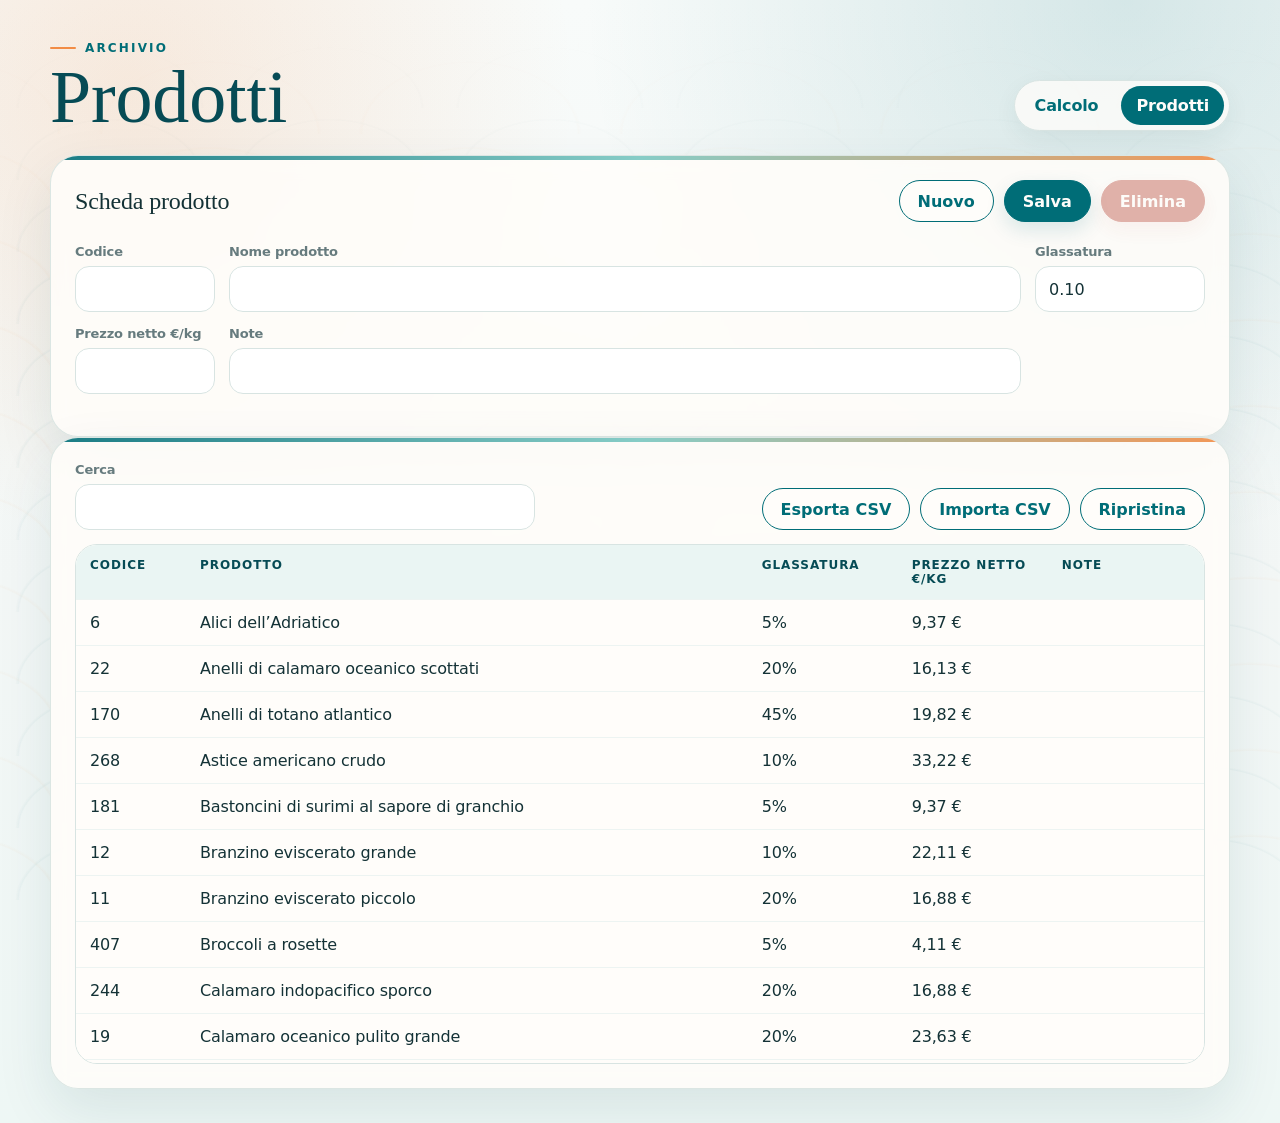
==== prodotti.html @ d200c114 "init" ====
<!doctype html>
<html lang="it">
<head>
  <meta charset="utf-8">
  <meta name="viewport" content="width=device-width, initial-scale=1">
  <title>Prodotti</title>
  <link rel="stylesheet" href="style.css">
</head>
<body data-page="prodotti">
  <main class="shell">
    <header class="topbar">
      <div>
        <p class="eyebrow">Archivio</p>
        <h1>Prodotti</h1>
      </div>
      <nav class="main-nav" aria-label="Navigazione">
        <a href="index.html">Calcolo</a>
        <a class="active" href="prodotti.html">Prodotti</a>
      </nav>
    </header>

    <section class="card">
      <div class="card-head">
        <h2>Scheda prodotto</h2>
        <div class="actions">
          <button class="ghost" id="nuovoProdotto" type="button">Nuovo</button>
          <button id="salvaProdotto" type="button">Salva</button>
          <button class="danger" id="eliminaProdotto" type="button" disabled>Elimina</button>
        </div>
      </div>

      <div class="form-grid product-editor">
        <input id="idProdotto" type="hidden">
        <label>
          <span>Codice</span>
          <input id="editCodice" autocomplete="off">
        </label>
        <label class="wide">
          <span>Nome prodotto</span>
          <input id="editNome" autocomplete="off">
        </label>
        <label>
          <span>Glassatura</span>
          <input id="editGlassatura" type="number" min="0" step="0.01">
        </label>
        <label>
          <span>Prezzo netto €/kg</span>
          <input id="editPrezzo" type="number" min="0" step="0.01">
        </label>
        <label class="wide">
          <span>Note</span>
          <input id="editNote" autocomplete="off">
        </label>
      </div>
    </section>

    <section class="card products-card">
      <div class="table-toolbar">
        <label class="search">
          <span>Cerca</span>
          <input id="cercaProdotti" autocomplete="off">
        </label>
        <div class="mini-actions">
          <button class="ghost" id="esportaProdotti" type="button">Esporta CSV</button>
          <label class="file-button">
            Importa CSV
            <input id="importaProdotti" type="file" accept=".csv,.txt,text/csv,application/json">
          </label>
          <button class="ghost" id="ripristinaProdotti" type="button">Ripristina</button>
        </div>
      </div>

      <div class="table-wrap">
        <table>
          <thead>
            <tr>
              <th>Codice</th>
              <th>Prodotto</th>
              <th>Glassatura</th>
              <th>Prezzo netto €/kg</th>
              <th>Note</th>
            </tr>
          </thead>
          <tbody id="tabellaProdotti"></tbody>
        </table>
      </div>
    </section>
  </main>

  <div class="toast" id="messaggio" role="status" aria-live="polite"></div>
  <script src="app.js"></script>
</body>
</html>
---- style.css ----
:root {
  --bg: #f3f7f6;
  --panel: #fffdfa;
  --ink: #143236;
  --muted: #667b7e;
  --line: #d8e4e2;
  --soft: #edf4f2;
  --accent: #006d77;
  --accent-deep: #064b55;
  --accent-soft: #d7efed;
  --accent-2: #f28c45;
  --accent-2-soft: #fff0e3;
  --danger: #b94a3c;
  --shadow: 0 22px 55px rgba(3, 67, 74, .10);
  --radius-lg: 28px;
  --radius-md: 16px;
}

* { box-sizing: border-box; }

body {
  margin: 0;
  min-height: 100vh;
  background:
    radial-gradient(circle at 10% 8%, rgba(242, 140, 69, .16), transparent 28rem),
    radial-gradient(circle at 88% 0%, rgba(0, 109, 119, .14), transparent 34rem),
    linear-gradient(180deg, #f8fbfa 0%, var(--bg) 52%, #eef7f5 100%);
  color: var(--ink);
  font-family: Inter, ui-sans-serif, system-ui, -apple-system, BlinkMacSystemFont, "Segoe UI", sans-serif;
  letter-spacing: -.01em;
}

body::before {
  content: "";
  position: fixed;
  inset: 0;
  pointer-events: none;
  opacity: .45;
  background-image:
    radial-gradient(ellipse at 50% 100%, transparent 58%, rgba(0, 109, 119, .08) 59%, transparent 61%),
    radial-gradient(ellipse at 50% 100%, transparent 58%, rgba(242, 140, 69, .08) 59%, transparent 61%);
  background-size: 220px 72px, 260px 86px;
  background-position: 0 100%, 80px 101%;
  mask-image: linear-gradient(to bottom, transparent 0%, #000 34%, #000 100%);
}

button, input, select { font: inherit; }

button {
  border: 1px solid var(--accent);
  background: var(--accent);
  color: #fffdfa;
  min-height: 42px;
  padding: 0 18px;
  border-radius: 999px;
  cursor: pointer;
  font-weight: 650;
  box-shadow: 0 8px 20px rgba(0, 109, 119, .14);
  transition: transform .16s ease, box-shadow .16s ease, background .16s ease, border-color .16s ease;
}

button:hover {
  transform: translateY(-1px);
  background: var(--accent-deep);
  border-color: var(--accent-deep);
  box-shadow: 0 12px 24px rgba(0, 109, 119, .18);
}

button:disabled { opacity: .42; cursor: not-allowed; transform: none; box-shadow: none; }

button.ghost {
  background: rgba(255, 253, 250, .66);
  color: var(--accent);
  box-shadow: none;
}

button.ghost:hover {
  background: var(--accent-soft);
  border-color: var(--accent);
}

button.danger {
  border-color: var(--danger);
  background: var(--danger);
  box-shadow: 0 8px 20px rgba(185, 74, 60, .14);
}

.shell {
  position: relative;
  width: min(1180px, calc(100% - 36px));
  margin: 0 auto;
  padding: 34px 0;
}

.topbar {
  display: flex;
  align-items: end;
  justify-content: space-between;
  gap: 24px;
  margin-bottom: 24px;
}

.eyebrow {
  display: inline-flex;
  align-items: center;
  gap: 9px;
  margin: 0 0 8px;
  color: var(--accent);
  text-transform: uppercase;
  font-size: 12px;
  font-weight: 800;
  letter-spacing: .18em;
}

.eyebrow::before {
  content: "";
  width: 26px;
  height: 2px;
  border-radius: 999px;
  background: var(--accent-2);
}

h1, h2 {
  margin: 0;
  font-family: Georgia, "Times New Roman", serif;
  font-weight: 500;
}

h1 {
  max-width: 760px;
  font-size: clamp(38px, 6vw, 74px);
  line-height: .92;
  color: var(--accent-deep);
}

h2 { font-size: 24px; color: var(--ink); }

.status-pill {
  border: 1px solid var(--line);
  background: rgba(255, 253, 250, .72);
  color: var(--muted);
  border-radius: 999px;
  padding: 12px 16px;
  white-space: nowrap;
}

.grid {
  display: grid;
  grid-template-columns: minmax(0, 1.08fr) minmax(360px, .92fr);
  gap: 18px;
  margin-bottom: 18px;
}

.card {
  position: relative;
  overflow: hidden;
  background: rgba(255, 253, 250, .88);
  border: 1px solid rgba(216, 228, 226, .9);
  border-radius: var(--radius-lg);
  padding: 24px;
  box-shadow: var(--shadow);
  backdrop-filter: blur(10px);
}

.card::before {
  content: "";
  position: absolute;
  inset: 0 0 auto;
  height: 4px;
  background: linear-gradient(90deg, var(--accent), #79c7c1, var(--accent-2));
  opacity: .9;
}

.card-head {
  display: flex;
  align-items: center;
  justify-content: space-between;
  gap: 18px;
  margin-bottom: 22px;
}

.actions,
.mini-actions {
  display: flex;
  align-items: center;
  gap: 10px;
  flex-wrap: wrap;
}

.form-grid {
  display: grid;
  grid-template-columns: repeat(4, minmax(0, 1fr));
  gap: 14px;
}

.form-grid.two { grid-template-columns: repeat(2, minmax(0, 1fr)); }

.product-editor {
  grid-template-columns: 140px minmax(220px, 1.4fr) 140px 170px;
  margin-bottom: 18px;
}

.wide { grid-column: span 2; }

label span {
  display: block;
  margin: 0 0 7px;
  color: var(--muted);
  font-size: 13px;
  font-weight: 650;
}

input,
select {
  width: 100%;
  height: 46px;
  border: 1px solid var(--line);
  border-radius: 14px;
  background: #fff;
  color: var(--ink);
  padding: 0 13px;
  outline: none;
  transition: border-color .16s ease, box-shadow .16s ease, background .16s ease;
}

input:focus,
select:focus {
  border-color: var(--accent);
  box-shadow: 0 0 0 4px rgba(0, 109, 119, .10);
}

.result-status {
  display: inline-flex;
  width: fit-content;
  margin-bottom: 14px;
  padding: 7px 11px;
  border-radius: 999px;
  background: var(--accent-2-soft);
  color: #99551f;
  font-size: 13px;
  font-weight: 750;
}

.result-main {
  display: grid;
  gap: 8px;
  border-radius: 24px;
  padding: 24px;
  background:
    radial-gradient(circle at 92% 18%, rgba(242, 140, 69, .35), transparent 13rem),
    linear-gradient(135deg, var(--accent-deep), var(--accent));
  color: #fffdfa;
  margin: 20px 0 16px;
}

.result-main span { color: rgba(255,253,250,.72); }

.result-main strong {
  font-size: clamp(48px, 8vw, 86px);
  line-height: .9;
  font-family: Georgia, "Times New Roman", serif;
  font-weight: 500;
}

.metrics {
  display: grid;
  grid-template-columns: repeat(2, 1fr);
  gap: 1px;
  margin: 0;
  overflow: hidden;
  border: 1px solid var(--line);
  border-radius: 20px;
  background: var(--line);
}

.metrics div {
  background: #fffdfa;
  padding: 15px;
}

.metrics dt {
  color: var(--muted);
  font-size: 12px;
  margin-bottom: 4px;
}

.metrics dd {
  margin: 0;
  font-weight: 750;
  color: var(--accent-deep);
}

.table-toolbar {
  display: flex;
  justify-content: space-between;
  align-items: end;
  gap: 18px;
  margin-bottom: 14px;
}

.search { width: min(460px, 100%); }

.file-button {
  position: relative;
  display: inline-grid;
  place-items: center;
  min-height: 42px;
  padding: 0 18px;
  border: 1px solid var(--accent);
  border-radius: 999px;
  color: var(--accent);
  background: rgba(255, 253, 250, .66);
  font-weight: 650;
  cursor: pointer;
}

.file-button input {
  position: absolute;
  inset: 0;
  opacity: 0;
  cursor: pointer;
}

.table-wrap {
  border: 1px solid var(--line);
  border-radius: 22px;
  overflow: auto;
  max-height: 520px;
  background: #fffdfa;
}

table {
  width: 100%;
  border-collapse: collapse;
  min-width: 820px;
}

th,
td {
  text-align: left;
  padding: 13px 14px;
  border-bottom: 1px solid var(--soft);
  vertical-align: top;
}

th {
  position: sticky;
  top: 0;
  z-index: 1;
  background: #eaf5f3;
  color: var(--accent-deep);
  font-size: 12px;
  text-transform: uppercase;
  letter-spacing: .08em;
}

tbody tr { cursor: pointer; }

tbody tr:hover,
tbody tr.active { background: #edf8f6; }

td:nth-child(1) { width: 110px; }
td:nth-child(3), td:nth-child(4) { width: 150px; white-space: nowrap; }

.main-nav {
  display: flex;
  gap: 8px;
  padding: 5px;
  border: 1px solid var(--line);
  border-radius: 999px;
  background: rgba(255, 253, 250, .78);
  box-shadow: 0 8px 24px rgba(3, 67, 74, .06);
}

.main-nav a {
  color: var(--accent);
  text-decoration: none;
  border-radius: 999px;
  padding: 10px 15px;
  font-weight: 750;
}

.main-nav a.active {
  background: var(--accent);
  color: #fffdfa;
}

.shell-narrow { width: min(980px, calc(100% - 36px)); }

.suggest-field { position: relative; }

.suggestions {
  position: absolute;
  left: 0;
  right: 0;
  top: calc(100% + 6px);
  z-index: 10;
  display: none;
  overflow: hidden;
  border: 1px solid var(--line);
  border-radius: 16px;
  background: #fffdfa;
  box-shadow: 0 18px 34px rgba(3, 67, 74, .14);
}

.suggestions.open { display: block; }

.suggestions button {
  display: block;
  width: 100%;
  min-height: 40px;
  padding: 10px 13px;
  border: 0;
  border-radius: 0;
  background: transparent;
  color: var(--ink);
  text-align: left;
  transform: none;
  box-shadow: none;
}

.suggestions button:hover {
  background: var(--accent-soft);
  border-color: transparent;
}

.toast {
  position: fixed;
  left: 50%;
  bottom: 22px;
  z-index: 20;
  max-width: calc(100% - 36px);
  padding: 12px 16px;
  border: 1px solid rgba(255, 255, 255, .22);
  border-radius: 999px;
  background: var(--accent-deep);
  color: #fffdfa;
  box-shadow: 0 14px 28px rgba(3, 67, 74, .18);
  opacity: 0;
  pointer-events: none;
  transform: translate(-50%, 10px);
  transition: opacity .18s ease, transform .18s ease;
}

.toast.show {
  opacity: 1;
  transform: translate(-50%, 0);
}

@media (max-width: 900px) {
  .topbar,
  .table-toolbar {
    align-items: stretch;
    flex-direction: column;
  }

  .grid,
  .form-grid.two,
  .product-editor { grid-template-columns: 1fr; }

  .wide { grid-column: auto; }
  .status-pill { white-space: normal; }
  .metrics { grid-template-columns: 1fr; }
  .main-nav { width: fit-content; }
}
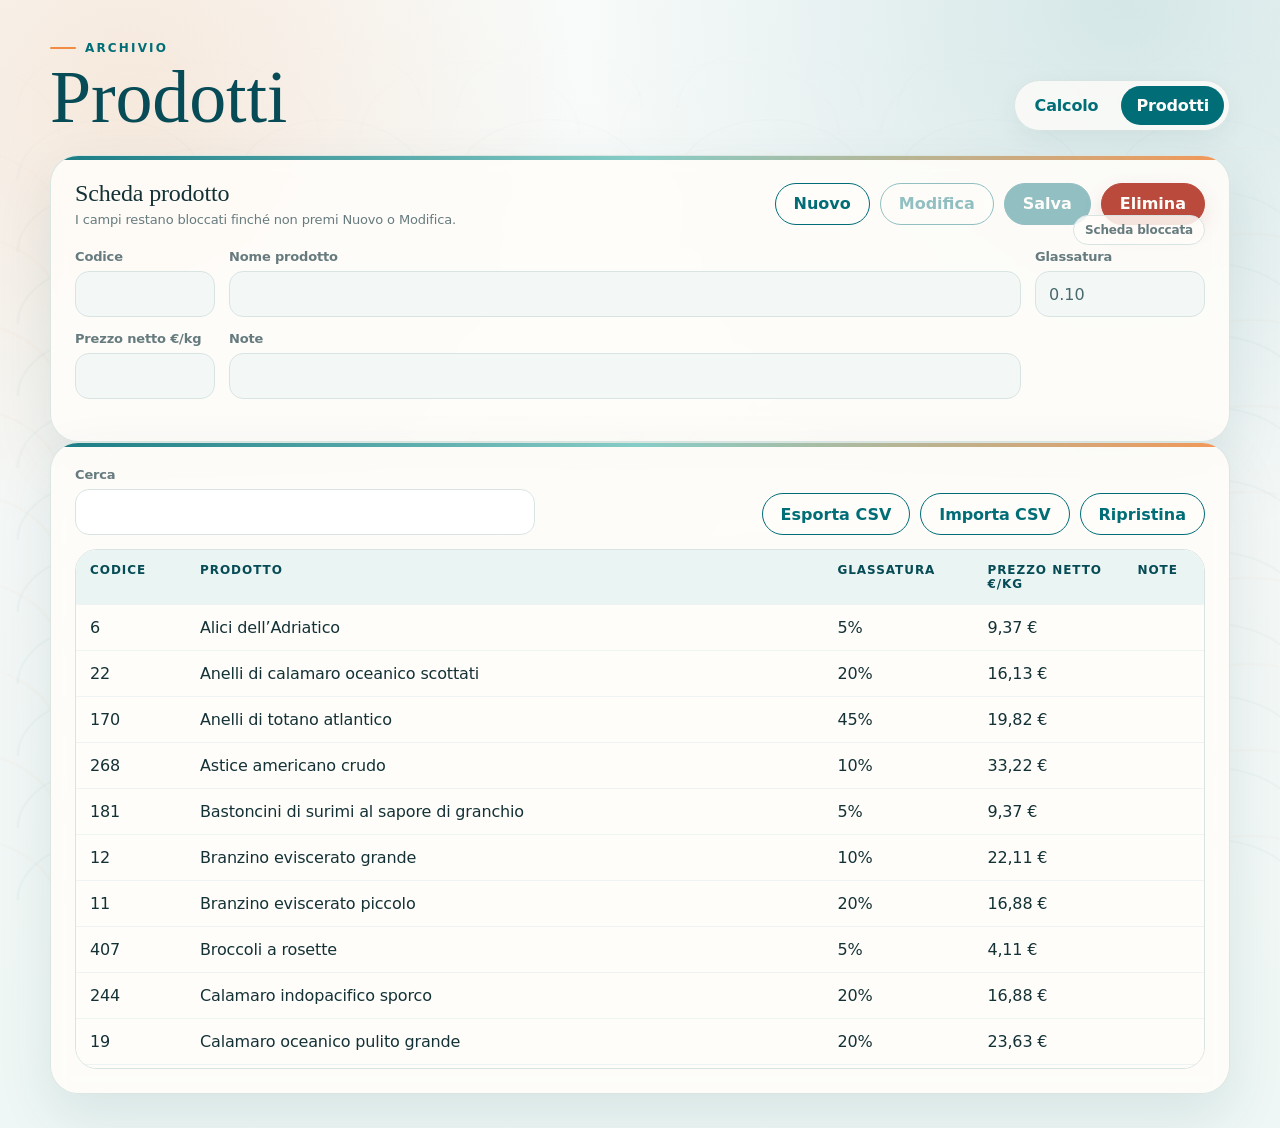
==== commit 040e3251: "ui: ottimizza flusso mobile e suggerimenti codice" ====
--- a/prodotti.html
+++ b/prodotti.html
@@ -21,11 +21,15 @@
 
     <section class="card">
       <div class="card-head">
-        <h2>Scheda prodotto</h2>
+        <div>
+          <h2>Scheda prodotto</h2>
+          <p class="card-note">I campi restano bloccati finché non premi Nuovo o Modifica.</p>
+        </div>
         <div class="actions">
           <button class="ghost" id="nuovoProdotto" type="button">Nuovo</button>
-          <button id="salvaProdotto" type="button">Salva</button>
-          <button class="danger" id="eliminaProdotto" type="button" disabled>Elimina</button>
+          <button class="ghost" id="modificaProdotto" type="button" disabled>Modifica</button>
+          <button id="salvaProdotto" type="button" disabled>Salva</button>
+          <button class="danger" id="eliminaProdotto" type="button">Elimina</button>
         </div>
       </div>
 
@@ -88,6 +92,7 @@
   </main>
 
   <div class="toast" id="messaggio" role="status" aria-live="polite"></div>
+  <script src="prodotti-fallback.js"></script>
   <script src="app.js"></script>
 </body>
 </html>
--- a/style.css
+++ b/style.css
@@ -463,3 +463,538 @@
   .metrics { grid-template-columns: 1fr; }
   .main-nav { width: fit-content; }
 }
+
+/* Suggerimenti prodotto */
+.suggestions {
+  border-radius: 20px;
+  padding: 6px;
+  background: rgba(255, 253, 250, .98);
+  box-shadow: 0 22px 46px rgba(3, 67, 74, .18);
+}
+
+.suggestions-head {
+  padding: 8px 11px 7px;
+  color: var(--muted);
+  font-size: 11px;
+  font-weight: 800;
+  letter-spacing: .12em;
+  text-transform: uppercase;
+}
+
+.suggestions button {
+  min-height: unset;
+  padding: 0;
+  border-radius: 14px;
+  overflow: hidden;
+}
+
+.suggestions button + button { margin-top: 4px; }
+
+.suggestion-row {
+  display: grid;
+  grid-template-columns: 86px minmax(0, 1fr);
+  gap: 10px;
+  align-items: center;
+  width: 100%;
+  padding: 10px;
+}
+
+.suggestion-code {
+  display: inline-grid;
+  place-items: center;
+  min-height: 30px;
+  border-radius: 999px;
+  background: var(--accent-soft);
+  color: var(--accent-deep);
+  font-size: 13px;
+  font-weight: 850;
+  letter-spacing: .02em;
+}
+
+.suggestion-body {
+  display: grid;
+  min-width: 0;
+  gap: 2px;
+}
+
+.suggestion-name {
+  overflow: hidden;
+  color: var(--ink);
+  font-weight: 760;
+  white-space: nowrap;
+  text-overflow: ellipsis;
+}
+
+.suggestion-meta {
+  overflow: hidden;
+  color: var(--muted);
+  font-size: 12px;
+  font-weight: 600;
+  white-space: nowrap;
+  text-overflow: ellipsis;
+}
+
+.suggestions button:hover .suggestion-code {
+  background: var(--accent);
+  color: #fffdfa;
+}
+
+/* Scheda prodotti più protetta */
+.card-note {
+  margin: 5px 0 0;
+  color: var(--muted);
+  font-size: 13px;
+}
+
+.product-editor input:disabled {
+  background: #f3f8f7;
+  color: #49696d;
+  cursor: not-allowed;
+  -webkit-text-fill-color: #49696d;
+}
+
+.editor-locked .product-editor {
+  position: relative;
+}
+
+.editor-locked .product-editor::after {
+  content: "Scheda bloccata";
+  position: absolute;
+  right: 0;
+  top: -34px;
+  border: 1px solid var(--line);
+  border-radius: 999px;
+  padding: 7px 11px;
+  background: rgba(255, 253, 250, .86);
+  color: var(--muted);
+  font-size: 12px;
+  font-weight: 800;
+}
+
+@media (max-width: 640px) {
+  .suggestion-row { grid-template-columns: 70px minmax(0, 1fr); }
+  .editor-locked .product-editor::after { position: static; grid-column: 1 / -1; width: fit-content; }
+}
+
+/* Input rapido peso */
+#pesoInput {
+  font-size: 19px;
+  font-weight: 750;
+  letter-spacing: .01em;
+}
+
+/* Sacchetto come scelta rapida */
+.sacchetto-field .select-hidden {
+  position: absolute;
+  width: 1px;
+  height: 1px;
+  padding: 0;
+  margin: -1px;
+  overflow: hidden;
+  clip: rect(0, 0, 0, 0);
+  white-space: nowrap;
+  border: 0;
+}
+
+.sacchetto-buttons {
+  display: grid;
+  grid-template-columns: repeat(2, minmax(0, 1fr));
+  gap: 8px;
+}
+
+.sacchetto-btn {
+  min-height: 46px;
+  padding: 7px 10px;
+  border-color: var(--line);
+  background: #fffdfa;
+  color: var(--accent-deep);
+  box-shadow: none;
+}
+
+.sacchetto-btn:hover {
+  background: var(--accent-soft);
+  border-color: var(--accent);
+  box-shadow: none;
+}
+
+.sacchetto-btn.active {
+  background: var(--accent);
+  border-color: var(--accent);
+  color: #fffdfa;
+  box-shadow: 0 8px 20px rgba(0, 109, 119, .14);
+}
+
+.sacchetto-btn span,
+.sacchetto-btn small {
+  display: block;
+  margin: 0;
+  color: inherit;
+  line-height: 1.05;
+}
+
+.sacchetto-btn small {
+  margin-top: 3px;
+  opacity: .72;
+  font-size: 11px;
+  font-weight: 750;
+}
+
+/* Revisione mobile/tablet e suggerimenti più sobri */
+.shell-calcolo {
+  width: min(980px, calc(100% - 28px));
+}
+
+.grid-calcolo {
+  align-items: start;
+}
+
+.step-card input,
+.step-card select {
+  height: 52px;
+  font-size: 17px;
+}
+
+.card-result {
+  position: sticky;
+  top: 16px;
+}
+
+.result-pop .result-main {
+  animation: resultPulse .34s ease;
+}
+
+@keyframes resultPulse {
+  0% { transform: scale(.99); }
+  60% { transform: scale(1.012); }
+  100% { transform: scale(1); }
+}
+
+.suggestions {
+  top: calc(100% + 4px);
+  z-index: 30;
+  max-height: min(330px, 52vh);
+  overflow: auto;
+  padding: 4px;
+  border-radius: 14px;
+  border-color: #dbe7e5;
+  background: #fffefa;
+  box-shadow: 0 12px 28px rgba(3, 67, 74, .10);
+}
+
+.suggestions-head { display: none; }
+
+.suggestions button {
+  min-height: 54px;
+  padding: 9px 10px;
+  border-radius: 10px;
+  background: transparent;
+}
+
+.suggestions button + button {
+  margin-top: 1px;
+  border-top: 1px solid var(--soft);
+}
+
+.suggestions button:hover,
+.suggestions button:focus-visible {
+  background: #f2f8f7;
+  outline: none;
+}
+
+.suggestion-row {
+  display: grid;
+  grid-template-columns: 1fr;
+  gap: 2px;
+  align-items: center;
+  width: 100%;
+  padding: 0;
+}
+
+.suggestion-code { display: none; }
+
+.suggestion-name {
+  color: var(--ink);
+  font-size: 15px;
+  font-weight: 690;
+  line-height: 1.18;
+  white-space: nowrap;
+  overflow: hidden;
+  text-overflow: ellipsis;
+}
+
+.suggestion-meta {
+  color: var(--muted);
+  font-size: 12px;
+  font-weight: 520;
+  line-height: 1.2;
+  white-space: nowrap;
+  overflow: hidden;
+  text-overflow: ellipsis;
+}
+
+.suggestions button:hover .suggestion-code {
+  background: transparent;
+  color: inherit;
+}
+
+.mobile-actionbar {
+  display: none;
+}
+
+@media (max-width: 900px) {
+  body {
+    background: linear-gradient(180deg, #f8fbfa 0%, var(--bg) 100%);
+  }
+
+  body::before { display: none; }
+
+  .shell,
+  .shell-narrow,
+  .shell-calcolo {
+    width: min(100% - 24px, 760px);
+    padding: 18px 0 96px;
+  }
+
+  .topbar {
+    gap: 14px;
+    margin-bottom: 16px;
+  }
+
+  h1 {
+    font-size: clamp(34px, 10vw, 52px);
+  }
+
+  .card {
+    border-radius: 22px;
+    padding: 18px;
+  }
+
+  .card-result {
+    position: static;
+  }
+
+  .result-main {
+    margin: 14px 0 12px;
+    padding: 20px;
+    border-radius: 20px;
+  }
+
+  .result-main strong {
+    font-size: clamp(58px, 17vw, 96px);
+  }
+
+  .sacchetto-buttons {
+    grid-template-columns: repeat(2, minmax(0, 1fr));
+  }
+
+  .sacchetto-btn {
+    min-height: 56px;
+  }
+
+  .mobile-actionbar {
+    display: block;
+    position: fixed;
+    left: 0;
+    right: 0;
+    bottom: 0;
+    z-index: 25;
+    padding: 10px 12px calc(10px + env(safe-area-inset-bottom));
+    background: rgba(248, 251, 250, .90);
+    border-top: 1px solid rgba(216, 228, 226, .9);
+    backdrop-filter: blur(12px);
+  }
+
+  .mobile-actionbar button {
+    width: 100%;
+    min-height: 54px;
+    font-size: 16px;
+  }
+}
+
+@media (max-width: 560px) {
+  .shell,
+  .shell-narrow,
+  .shell-calcolo {
+    width: calc(100% - 18px);
+    padding-top: 10px;
+  }
+
+  .eyebrow { display: none; }
+
+  .main-nav {
+    width: 100%;
+    display: grid;
+    grid-template-columns: 1fr 1fr;
+  }
+
+  .main-nav a {
+    text-align: center;
+    padding: 11px 10px;
+  }
+
+  .card-head {
+    margin-bottom: 16px;
+  }
+
+  .card-head h2 {
+    font-size: 21px;
+  }
+
+  .form-grid {
+    gap: 12px;
+  }
+
+  .step-card input,
+  .step-card select,
+  input,
+  select {
+    height: 54px;
+    border-radius: 13px;
+  }
+
+  #pesoInput {
+    font-size: 22px;
+  }
+
+  .suggestions {
+    position: fixed;
+    left: 9px;
+    right: 9px;
+    top: auto;
+    bottom: calc(76px + env(safe-area-inset-bottom));
+    max-height: 42vh;
+    border-radius: 16px;
+  }
+
+  .suggestions button {
+    min-height: 58px;
+    padding: 10px 12px;
+  }
+
+  .suggestion-name {
+    font-size: 16px;
+  }
+
+  .metrics {
+    grid-template-columns: 1fr 1fr;
+  }
+
+  .metrics div {
+    padding: 12px;
+  }
+
+  .table-toolbar,
+  .actions,
+  .mini-actions {
+    align-items: stretch;
+  }
+
+  .actions button,
+  .mini-actions button,
+  .file-button {
+    width: 100%;
+  }
+}
+
+@media (max-width: 380px) {
+  .metrics { grid-template-columns: 1fr; }
+  .card { padding: 15px; }
+}
+
+/* Revisione: suggerimenti con focus codice e azione mobile meno accidentale */
+.suggestions {
+  padding: 3px;
+  background: #fffefa;
+  box-shadow: 0 10px 24px rgba(3, 67, 74, .08);
+}
+
+.suggestions button {
+  min-height: 52px;
+  padding: 8px 9px;
+}
+
+.suggestion-row.code-focused {
+  display: grid;
+  grid-template-columns: 86px minmax(0, 1fr);
+  gap: 10px;
+  align-items: center;
+}
+
+.suggestion-code {
+  display: block;
+  color: var(--ink);
+  font-family: ui-monospace, SFMono-Regular, Menlo, Monaco, Consolas, "Liberation Mono", monospace;
+  font-size: 18px;
+  font-weight: 760;
+  letter-spacing: .01em;
+  line-height: 1;
+  padding: 8px 7px;
+  border-radius: 9px;
+  background: #f4f7f6;
+  text-align: center;
+  white-space: nowrap;
+}
+
+.suggestion-body {
+  display: grid;
+  gap: 3px;
+  min-width: 0;
+}
+
+.suggestion-name {
+  font-size: 14px;
+  font-weight: 620;
+}
+
+.suggestion-meta {
+  font-size: 12px;
+}
+
+.suggestions button:hover .suggestion-code,
+.suggestions button:focus-visible .suggestion-code {
+  background: #e9f2f0;
+  color: var(--ink);
+}
+
+.mobile-actionbar {
+  pointer-events: none;
+}
+
+.mobile-actionbar button {
+  pointer-events: auto;
+  width: auto;
+  min-width: min(72vw, 360px);
+  max-width: calc(100vw - 24px);
+  margin: 0 auto;
+  display: block;
+  background: #ffffff;
+  color: var(--ink);
+  border: 1px solid #ccdcda;
+  box-shadow: 0 8px 22px rgba(3, 67, 74, .08);
+}
+
+.mobile-actionbar button.confirming {
+  background: #fff3df;
+  border-color: #efc47d;
+  color: #593800;
+}
+
+@media (max-width: 560px) {
+  .suggestion-row.code-focused {
+    grid-template-columns: 92px minmax(0, 1fr);
+  }
+
+  .suggestion-code {
+    font-size: 20px;
+    padding: 9px 7px;
+  }
+
+  .suggestion-name {
+    font-size: 14px;
+  }
+
+  .mobile-actionbar button {
+    min-height: 48px;
+    font-size: 15px;
+  }
+}
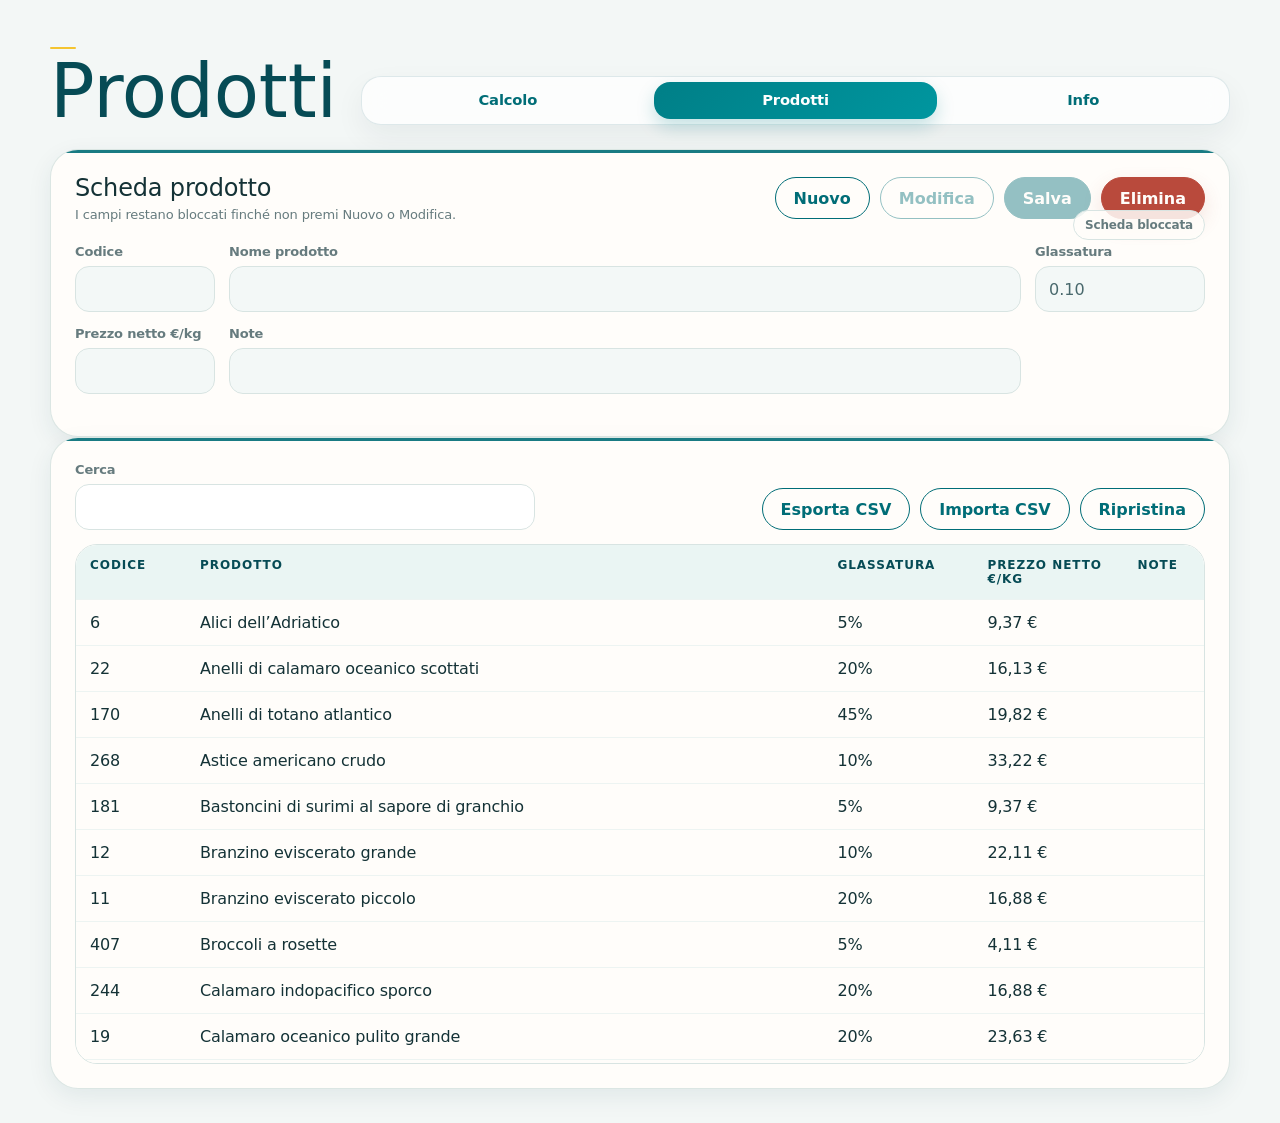
==== commit b6102f11: "fix generali add info grafica" ====
--- a/prodotti.html
+++ b/prodotti.html
@@ -10,12 +10,13 @@
   <main class="shell">
     <header class="topbar">
       <div>
-        <p class="eyebrow">Archivio</p>
+        <p class="eyebrow"> </p>
         <h1>Prodotti</h1>
       </div>
       <nav class="main-nav" aria-label="Navigazione">
         <a href="index.html">Calcolo</a>
         <a class="active" href="prodotti.html">Prodotti</a>
+        <a href="info.html">Info</a>
       </nav>
     </header>
 
--- a/style.css
+++ b/style.css
@@ -10,10 +10,14 @@
   --accent-soft: #d7efed;
   --accent-2: #f28c45;
   --accent-2-soft: #fff0e3;
+  --accent-2: #f4c430;
+  --accent-2-soft: #fff7d8;
   --danger: #b94a3c;
   --shadow: 0 22px 55px rgba(3, 67, 74, .10);
   --radius-lg: 28px;
   --radius-md: 16px;
+
+
 }
 
 * { box-sizing: border-box; }
@@ -110,6 +114,7 @@
   font-size: 12px;
   font-weight: 800;
   letter-spacing: .18em;
+
 }
 
 .eyebrow::before {
@@ -260,6 +265,31 @@
   line-height: .9;
   font-family: Georgia, "Times New Roman", serif;
   font-weight: 500;
+}
+
+
+.result-price {
+  display: grid;
+  gap: 5px;
+  margin: -2px 0 16px;
+  padding: 17px 20px;
+  border: 1px solid rgba(0, 109, 119, .18);
+  border-radius: 20px;
+  background: linear-gradient(180deg, rgba(0, 109, 119, .075), rgba(255, 253, 250, .96));
+}
+
+.result-price span {
+  color: var(--muted);
+  font-size: 13px;
+  font-weight: 700;
+}
+
+.result-price strong {
+  color: var(--accent-deep);
+  font-size: clamp(30px, 5vw, 46px);
+  line-height: 1;
+  font-family: Georgia, "Times New Roman", serif;
+  font-weight: 550;
 }
 
 .metrics {
@@ -450,8 +480,8 @@
 @media (max-width: 900px) {
   .topbar,
   .table-toolbar {
-    align-items: stretch;
-    flex-direction: column;
+    /*align-items: stretch;*/
+    /*flex-direction: column;*/
   }
 
   .grid,
@@ -783,6 +813,16 @@
     font-size: clamp(58px, 17vw, 96px);
   }
 
+  .result-price {
+    margin-bottom: 12px;
+    padding: 15px 17px;
+    border-radius: 18px;
+  }
+
+  .result-price strong {
+    font-size: clamp(32px, 10vw, 44px);
+  }
+
   .sacchetto-buttons {
     grid-template-columns: repeat(2, minmax(0, 1fr));
   }
@@ -815,7 +855,7 @@
   .shell,
   .shell-narrow,
   .shell-calcolo {
-    width: calc(100% - 18px);
+    width: calc(100% - 10vw);
     padding-top: 10px;
   }
 
@@ -998,3 +1038,152 @@
     font-size: 15px;
   }
 }
+
+/* Navigazione elegante tipo tab bar */
+
+.main-nav {
+  display: flex;
+  align-items: center;
+  gap: 0.35rem;
+  width: 100%;
+  padding: 0.3rem;
+  border-radius: 1.25rem;
+  background: rgba(255, 255, 255, 0.72);
+  border: 1px solid rgba(0, 86, 96, 0.12);
+  backdrop-filter: blur(12px);
+  box-shadow: 0 12px 30px rgba(0, 40, 50, 0.06);
+}
+
+.main-nav a {
+  flex: 1 1 0;
+  display: flex;
+  align-items: center;
+  justify-content: center;
+  min-width: 0;
+  min-height: 2.35rem;
+  padding: 0 0.65rem;
+  border-radius: 1rem;
+  text-decoration: none;
+  color: var(--accent, #007f87);
+  font-size: 0.92rem;
+  font-weight: 800;
+  line-height: 1;
+  white-space: nowrap;
+}
+
+.main-nav a.active {
+  background: linear-gradient(135deg, #007f87, #00969f);
+  color: #fff;
+  box-shadow: 0 8px 18px rgba(0, 127, 135, 0.22);
+}
+
+.main-nav a:not(.active):hover {
+  background: rgba(0, 127, 135, 0.08);
+}
+
+@media (max-width: 640px) {
+  .main-nav {
+    border-radius: 1.1rem;
+    padding: 0.25rem;
+    gap: 0.25rem;
+  }
+
+  .main-nav a {
+    min-height: 2.15rem;
+    padding: 0 0.35rem;
+    border-radius: 0.85rem;
+    font-size: 0.84rem;
+  }
+}
+
+@media (max-width: 640px) {
+  .shell-info .topbar h1 {
+    font-size: clamp(2rem, 9vw, 2.65rem);
+    line-height: 0.95;
+  }
+}
+
+
+body {
+  background: #f3f7f6;
+}
+
+body::before {
+  display: none;
+}
+
+.card {
+  background: #fffdfa;
+  box-shadow: 0 8px 24px rgba(3, 67, 74, .08);
+  backdrop-filter: none;
+}
+
+h1, h2 {
+  font-family: Inter, ui-sans-serif, system-ui, sans-serif;
+}
+
+.card::before {
+  height: 3px;
+  background: var(--accent);
+}
+
+/* Info page */
+
+.info-panel {
+  display: grid;
+  gap: 1rem;
+  max-width: 760px;
+  margin-inline: auto;
+}
+
+.info-panel h2 {
+  margin-top: 0.15rem;
+}
+
+.info-panel p {
+  margin: 0;
+  color: var(--ink);
+  font-size: 1rem;
+  line-height: 1.65;
+}
+
+.info-kicker {
+  width: fit-content;
+  padding: 0.45rem 0.75rem;
+  border-radius: 999px;
+  background: var(--accent-soft);
+  color: var(--accent-deep);
+  font-size: 0.78rem;
+  font-weight: 800;
+  letter-spacing: 0.04em;
+  text-transform: uppercase;
+}
+
+.info-highlight {
+  display: grid;
+  gap: 0.65rem;
+  padding: 1rem;
+  border: 1px solid rgba(0, 109, 119, 0.16);
+  border-radius: var(--radius-md);
+  background: linear-gradient(180deg, rgba(0, 109, 119, 0.06), #fffdfa);
+}
+
+.info-highlight span {
+  color: var(--accent-deep);
+  font-weight: 800;
+}
+
+.info-highlight ul {
+  margin: 0;
+  padding-left: 1.2rem;
+}
+
+.info-highlight li + li {
+  margin-top: 0.35rem;
+}
+
+.info-muted {
+  padding-top: 0.75rem;
+  border-top: 1px solid var(--line);
+  color: var(--muted) !important;
+}
